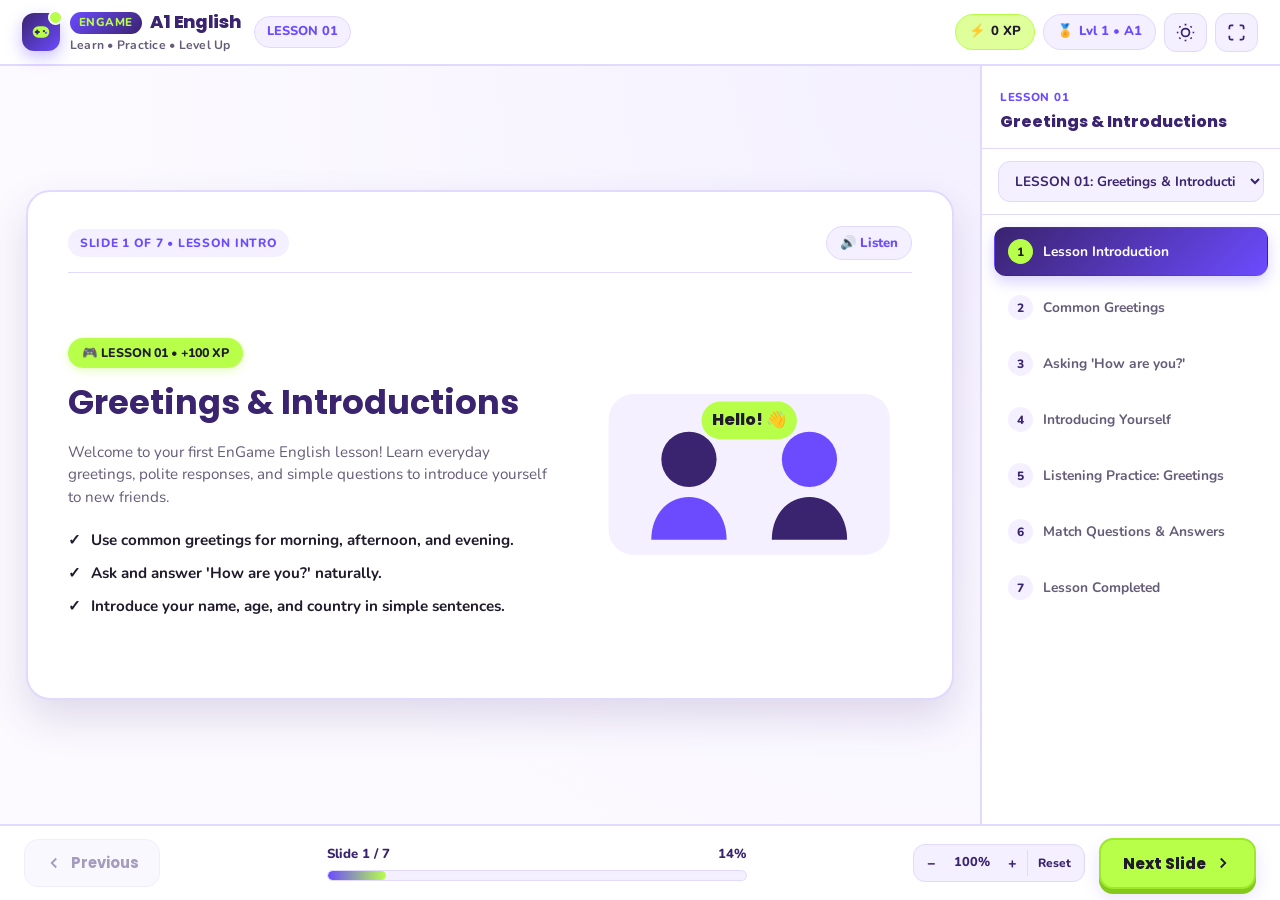
==== pages/learning.html @ 99ea323c "Initial commit" ====
<!DOCTYPE html>
<html lang="en">
<head>
  <meta charset="UTF-8" />
  <meta name="viewport" content="width=device-width, initial-scale=1.0" />
  <title>EnGame Lesson Player | A1 English</title>
  <link rel="preconnect" href="https://fonts.googleapis.com" />
  <link rel="preconnect" href="https://fonts.gstatic.com" crossorigin />
  <link href="https://fonts.googleapis.com/css2?family=Nunito:wght@600;700;800;900&family=Poppins:wght@500;600;700;800&display=swap" rel="stylesheet" />
  <link rel="stylesheet" href="../assets/css/style.css" />
  <link rel="stylesheet" href="../assets/css/player.css" />
</head>
<body class="player-body">
  <div class="player-app" id="playerApp">
    <!-- Top Header: EnGame Logo & Branding, XP Points, Level Indicator, Dark Mode & Fullscreen -->
    <header class="player-header">
      <div class="player-header-left">
        <a href="../index.html" class="brand-link" title="Back to EnGame Lessons">
          <div class="brand-logo engame-logo small" aria-hidden="true">
            <svg width="20" height="20" viewBox="0 0 24 24" fill="none">
              <rect x="2" y="5" width="20" height="14" rx="7" fill="#B8FF4A"/>
              <path d="M7.5 10v4M5.5 12h4" stroke="#3A236F" stroke-width="2.2" stroke-linecap="round"/>
              <circle cx="15.5" cy="11" r="1.3" fill="#3A236F"/>
              <circle cx="18" cy="13" r="1.3" fill="#6C4BFF"/>
            </svg>
          </div>
          <div>
            <div class="brand-row">
              <span class="engame-tag">EnGame</span>
              <h1 class="brand-title">A1 English</h1>
            </div>
            <p class="brand-subtitle">Learn • Practice • Level Up</p>
          </div>
        </a>
        <div class="lesson-badge-header" id="headerLessonBadge">Lesson 01</div>
      </div>

      <div class="player-header-right">
        <div class="gamify-hud player-hud">
          <div class="hud-pill xp-pill" id="playerXpPill" title="Total XP Earned">
            <span class="hud-icon">⚡</span>
            <span id="playerXpText">0 XP</span>
          </div>
          <div class="hud-pill level-pill" id="playerLevelPill" title="Learner Level">
            <span class="hud-icon">🏅</span>
            <span id="playerLevelText">Lvl 1 • A1</span>
          </div>
        </div>

        <button class="icon-btn mobile-sidebar-btn" id="toggleSidebarBtn" aria-label="Toggle Slides List" title="Lesson Slides">
          <svg width="19" height="19" viewBox="0 0 24 24" fill="none" stroke="currentColor" stroke-width="2.2">
            <line x1="8" y1="6" x2="21" y2="6"></line>
            <line x1="8" y1="12" x2="21" y2="12"></line>
            <line x1="8" y1="18" x2="21" y2="18"></line>
            <line x1="3" y1="6" x2="3.01" y2="6"></line>
            <line x1="3" y1="12" x2="3.01" y2="12"></line>
            <line x1="3" y1="18" x2="3.01" y2="18"></line>
          </svg>
          <span class="btn-label-sm">Slides</span>
        </button>

        <button class="icon-btn" id="themeToggle" aria-label="Toggle Dark Mode" title="Toggle Dark Mode">
          <svg width="19" height="19" viewBox="0 0 24 24" fill="none" stroke="currentColor" stroke-width="2.2">
            <circle cx="12" cy="12" r="5"></circle>
            <path d="M12 1v2M12 21v2M4.22 4.22l1.42 1.42M18.36 18.36l1.42 1.42M1 12h2M21 12h2M4.22 19.78l1.42-1.42M18.36 5.64l1.42-1.42"></path>
          </svg>
        </button>

        <button class="icon-btn" id="fullscreenBtn" aria-label="Toggle Fullscreen" title="Toggle Fullscreen">
          <svg width="19" height="19" viewBox="0 0 24 24" fill="none" stroke="currentColor" stroke-width="2.2">
            <path d="M8 3H5a2 2 0 0 0-2 2v3m18 0V5a2 2 0 0 0-2-2h-3m0 18h3a2 2 0 0 0 2-2v-3M3 16v3a2 2 0 0 0 2 2h3"></path>
          </svg>
        </button>
      </div>
    </header>

    <!-- Workspace: Main Slide Stage + Right Sidebar -->
    <div class="player-workspace">
      <main class="slide-stage" id="slideStage">
        <div class="slide-viewport" id="slideViewport">
          <div class="slide-canvas" id="slideCanvas">
            <!-- Dynamic Slide Content Rendered Here -->
          </div>
        </div>
        <!-- XP / Achievement Toast Notification -->
        <div class="xp-toast hidden" id="xpToast">+10 XP Earned! ⚡</div>
      </main>

      <aside class="slides-sidebar" id="slidesSidebar" aria-label="Lesson Slides">
        <div class="sidebar-header">
          <div>
            <span class="sidebar-kicker" id="sidebarLessonCode">LESSON 01</span>
            <h2 class="sidebar-title" id="sidebarLessonTitle">Greetings &amp; Introductions</h2>
          </div>
          <button class="icon-btn close-sidebar-mobile" id="closeSidebarBtn" aria-label="Close Slides List">
            <svg width="18" height="18" viewBox="0 0 24 24" fill="none" stroke="currentColor" stroke-width="2.4">
              <line x1="18" y1="6" x2="6" y2="18"></line>
              <line x1="6" y1="6" x2="18" y2="18"></line>
            </svg>
          </button>
        </div>

        <div class="sidebar-lesson-switcher">
          <label for="lessonSelect" class="sr-only">Switch Lesson</label>
          <select id="lessonSelect" class="lesson-select"></select>
        </div>

        <ul class="slides-list" id="slidesList">
          <!-- Slide items populated dynamically -->
        </ul>
      </aside>
    </div>

    <!-- Bottom Controls: Previous, Next Slide, Progress Bar, Slide Counter, Zoom Controls -->
    <footer class="player-controls">
      <div class="controls-left">
        <button class="nav-btn btn-secondary" id="prevSlideBtn" disabled>
          <svg width="18" height="18" viewBox="0 0 24 24" fill="none" stroke="currentColor" stroke-width="2.4">
            <polyline points="15 18 9 12 15 6"></polyline>
          </svg>
          <span>Previous</span>
        </button>
      </div>

      <div class="controls-center">
        <div class="progress-meta">
          <span id="slideCounterText">Slide 1 / 7</span>
          <span id="progressPercentText">14%</span>
        </div>
        <div class="progress-track" role="progressbar" aria-valuemin="0" aria-valuemax="100" id="progressTrack">
          <div class="progress-fill" id="progressFill" style="width: 14%"></div>
        </div>
      </div>

      <div class="controls-right">
        <div class="zoom-controls" aria-label="Zoom Controls">
          <button class="zoom-btn" id="zoomOutBtn" title="Zoom Out" aria-label="Zoom Out">−</button>
          <span class="zoom-label" id="zoomLevelText">100%</span>
          <button class="zoom-btn" id="zoomInBtn" title="Zoom In" aria-label="Zoom In">+</button>
          <button class="zoom-btn zoom-reset" id="zoomResetBtn" title="Reset Zoom" aria-label="Reset Zoom">Reset</button>
        </div>

        <button class="nav-btn btn-primary" id="nextSlideBtn">
          <span id="nextSlideBtnText">Next Slide</span>
          <svg width="18" height="18" viewBox="0 0 24 24" fill="none" stroke="currentColor" stroke-width="2.4">
            <polyline points="9 18 15 12 9 6"></polyline>
          </svg>
        </button>
      </div>
    </footer>
  </div>

  <!-- Mistake Review Modal -->
  <div class="modal-backdrop hidden" id="reviewModal">
    <div class="modal-card">
      <div class="modal-header">
        <h3>Review Your Mistakes</h3>
        <button class="icon-btn" id="closeReviewModal" aria-label="Close">✕</button>
      </div>
      <div class="modal-body" id="reviewModalBody"></div>
    </div>
  </div>

  <script src="../assets/js/lessons.js"></script>
  <script src="../assets/js/slides.js"></script>
  <script src="../assets/js/activities.js"></script>
  <script src="../assets/js/player.js"></script>
</body>
</html>
---- assets/css/style.css ----
:root {
  --primary-purple: #6C4BFF;
  --primary-purple-hover: #5835F2;
  --deep-purple: #3A236F;
  --lavender-bg: #F4F0FF;
  --lavender-hover: #E8E0FF;
  --lime-green: #B8FF4A;
  --lime-green-hover: #A6F52E;
  --soft-green: #DFFF9A;
  --main-bg: #FCFAFF;
  --bg-surface: #FFFFFF;
  --text-main: #201A2B;
  --text-muted: #655C78;
  --border-color: #E2D9FF;
  --red-accent: #FF4D6D;
  --red-soft: #FFE4EA;
  --green-success: #16A34A;
  --green-soft: #DCFCE7;

  --shadow-sm: 0 3px 10px rgba(58, 35, 111, 0.06);
  --shadow-md: 0 10px 26px rgba(58, 35, 111, 0.10);
  --shadow-lg: 0 18px 40px rgba(58, 35, 111, 0.15);
  --radius-sm: 12px;
  --radius-md: 18px;
  --radius-lg: 24px;
  --transition: 0.22s cubic-bezier(0.25, 0.8, 0.25, 1);
}

[data-theme="dark"] {
  --primary-purple: #8468FF;
  --primary-purple-hover: #977FFF;
  --deep-purple: #F5F2FF;
  --lavender-bg: #1F1836;
  --lavender-hover: #2A2047;
  --lime-green: #B8FF4A;
  --lime-green-hover: #C8FF70;
  --soft-green: rgba(184, 255, 74, 0.18);
  --main-bg: #120D21;
  --bg-surface: #19132E;
  --text-main: #F6F3FF;
  --text-muted: #B2A8CC;
  --border-color: #312654;
  --red-accent: #FF6B86;
  --red-soft: rgba(255, 77, 109, 0.2);
  --green-success: #4ADE80;
  --green-soft: rgba(74, 222, 128, 0.18);

  --shadow-sm: 0 4px 12px rgba(0, 0, 0, 0.32);
  --shadow-md: 0 10px 28px rgba(0, 0, 0, 0.45);
  --shadow-lg: 0 18px 42px rgba(0, 0, 0, 0.55);
}

* {
  box-sizing: border-box;
  margin: 0;
  padding: 0;
}

body {
  font-family: 'Nunito', 'Poppins', -apple-system, BlinkMacSystemFont, sans-serif;
  background-color: var(--main-bg);
  color: var(--text-main);
  line-height: 1.5;
  transition: background-color var(--transition), color var(--transition);
}

h1, h2, h3, h4, .brand-title, .btn-primary, .btn-secondary {
  font-family: 'Poppins', 'Nunito', sans-serif;
}

a {
  text-decoration: none;
  color: inherit;
}

button {
  font-family: inherit;
  cursor: pointer;
  border: none;
  background: none;
  color: inherit;
}

.sr-only {
  position: absolute;
  width: 1px;
  height: 1px;
  overflow: hidden;
  clip: rect(0, 0, 0, 0);
}

/* Top Bar */
.app-shell {
  min-height: 100vh;
  display: flex;
  flex-direction: column;
}

.top-bar {
  background: var(--bg-surface);
  border-bottom: 2px solid var(--border-color);
  padding: 14px 32px;
  display: flex;
  align-items: center;
  justify-content: space-between;
  box-shadow: var(--shadow-sm);
}

.brand {
  display: flex;
  align-items: center;
  gap: 14px;
}

.brand-logo.engame-logo {
  width: 46px;
  height: 46px;
  border-radius: 15px;
  background: linear-gradient(135deg, #3A236F 0%, #6C4BFF 100%);
  display: flex;
  align-items: center;
  justify-content: center;
  position: relative;
  box-shadow: 0 6px 16px rgba(108, 75, 255, 0.35);
}

.brand-logo.engame-logo::after {
  content: '';
  position: absolute;
  top: -3px;
  right: -3px;
  width: 11px;
  height: 11px;
  border-radius: 50%;
  background: var(--lime-green);
  border: 2px solid var(--bg-surface);
}

.brand-logo.small {
  width: 38px;
  height: 38px;
  border-radius: 12px;
}

.brand-row {
  display: flex;
  align-items: center;
  gap: 8px;
}

.engame-tag {
  background: linear-gradient(135deg, #6C4BFF, #3A236F);
  color: #B8FF4A;
  font-size: 0.72rem;
  font-weight: 800;
  padding: 2px 9px;
  border-radius: 999px;
  letter-spacing: 0.04em;
  text-transform: uppercase;
}

.brand-title {
  font-size: 1.12rem;
  font-weight: 800;
  color: var(--deep-purple);
  letter-spacing: -0.02em;
}

.brand-subtitle {
  font-size: 0.76rem;
  font-weight: 700;
  color: var(--text-muted);
  letter-spacing: 0.02em;
}

.top-actions {
  display: flex;
  align-items: center;
  gap: 10px;
}

/* Gamification HUD Pills */
.gamify-hud {
  display: flex;
  align-items: center;
  gap: 8px;
}

.hud-pill {
  display: inline-flex;
  align-items: center;
  gap: 6px;
  padding: 7px 13px;
  border-radius: 999px;
  font-size: 0.82rem;
  font-weight: 800;
  border: 1.5px solid var(--border-color);
  transition: transform var(--transition);
}

.xp-pill {
  background: var(--soft-green);
  color: #201A2B;
  border-color: #B8FF4A;
}

[data-theme="dark"] .xp-pill {
  color: #B8FF4A;
}

.level-pill {
  background: var(--lavender-bg);
  color: var(--primary-purple);
}

.icon-btn {
  display: inline-flex;
  align-items: center;
  justify-content: center;
  gap: 6px;
  padding: 9px 11px;
  border-radius: var(--radius-sm);
  background: var(--lavender-bg);
  color: var(--deep-purple);
  border: 1.5px solid var(--border-color);
  transition: all var(--transition);
}

.icon-btn:hover {
  background: var(--lavender-hover);
  transform: translateY(-2px);
}

.badge-lime {
  display: inline-flex;
  align-items: center;
  gap: 6px;
  padding: 6px 14px;
  border-radius: 999px;
  font-size: 0.78rem;
  font-weight: 800;
  background: var(--lime-green);
  color: #201A2B;
  box-shadow: 0 3px 10px rgba(184, 255, 74, 0.35);
}

.badge-accent {
  display: inline-flex;
  align-items: center;
  gap: 6px;
  padding: 5px 13px;
  border-radius: 999px;
  font-size: 0.76rem;
  font-weight: 800;
  background: var(--lavender-bg);
  color: var(--primary-purple);
  border: 1px solid var(--border-color);
}

/* EnGame Lime Green Action Button */
.btn-primary {
  display: inline-flex;
  align-items: center;
  justify-content: center;
  gap: 8px;
  padding: 12px 22px;
  border-radius: 14px;
  background: var(--lime-green);
  color: #201A2B;
  font-weight: 800;
  font-size: 0.94rem;
  border: 2px solid #9EE82C;
  box-shadow: 0 5px 0 #84C91C, 0 8px 18px rgba(108, 75, 255, 0.16);
  transition: all 0.16s ease;
}

.btn-primary:hover {
  background: var(--lime-green-hover);
  transform: translateY(-2px);
  box-shadow: 0 7px 0 #84C91C, 0 12px 22px rgba(108, 75, 255, 0.22);
}

.btn-primary:active {
  transform: translateY(2px);
  box-shadow: 0 2px 0 #84C91C;
}

.btn-secondary {
  display: inline-flex;
  align-items: center;
  justify-content: center;
  gap: 8px;
  padding: 12px 20px;
  border-radius: 14px;
  background: var(--lavender-bg);
  color: var(--deep-purple);
  border: 1.5px solid var(--border-color);
  font-weight: 700;
  font-size: 0.93rem;
  transition: all var(--transition);
}

.btn-secondary:hover:not(:disabled) {
  background: var(--lavender-hover);
  transform: translateY(-1px);
}

.btn-secondary:disabled {
  opacity: 0.45;
  cursor: not-allowed;
}

@media (max-width: 720px) {
  .top-bar {
    padding: 12px 16px;
  }
  .overall-pill {
    display: none;
  }
  .brand-title {
    font-size: 0.98rem;
  }
}
---- assets/css/player.css ----
.player-body {
  overflow: hidden;
  height: 100vh;
}

.player-app {
  display: flex;
  flex-direction: column;
  height: 100vh;
  background: var(--main-bg);
}

/* Header */
.player-header {
  height: 66px;
  background: var(--bg-surface);
  border-bottom: 2px solid var(--border-color);
  padding: 0 22px;
  display: flex;
  align-items: center;
  justify-content: space-between;
  flex-shrink: 0;
  z-index: 20;
}

.player-header-left {
  display: flex;
  align-items: center;
  gap: 14px;
}

.brand-link {
  display: flex;
  align-items: center;
  gap: 10px;
}

.lesson-badge-header {
  background: var(--lavender-bg);
  color: var(--primary-purple);
  font-weight: 800;
  font-size: 0.8rem;
  padding: 5px 12px;
  border-radius: 999px;
  border: 1.5px solid var(--border-color);
}

.player-header-right {
  display: flex;
  align-items: center;
  gap: 8px;
}

.mobile-sidebar-btn {
  display: none;
}

.btn-label-sm {
  font-size: 0.82rem;
  font-weight: 800;
}

/* Workspace */
.player-workspace {
  flex: 1;
  display: flex;
  overflow: hidden;
  position: relative;
}

.slide-stage {
  flex: 1;
  overflow: auto;
  padding: 26px;
  display: flex;
  align-items: center;
  justify-content: center;
  background: radial-gradient(circle at top right, var(--lavender-bg) 0%, var(--main-bg) 70%);
  position: relative;
}

.slide-viewport {
  width: 100%;
  max-width: 960px;
  transition: transform 0.2s ease;
  transform-origin: center top;
}

.slide-canvas {
  background: var(--bg-surface);
  border: 2px solid var(--border-color);
  border-radius: var(--radius-lg);
  box-shadow: var(--shadow-lg);
  padding: 34px 40px;
  min-height: 510px;
  display: flex;
  flex-direction: column;
  justify-content: space-between;
  animation: slideEnter 0.25s ease;
}

@keyframes slideEnter {
  from {
    opacity: 0;
    transform: translateY(8px) scale(0.99);
  }
  to {
    opacity: 1;
    transform: translateY(0) scale(1);
  }
}

/* XP Toast Notification */
.xp-toast {
  position: fixed;
  top: 82px;
  left: 50%;
  transform: translateX(-50%);
  background: linear-gradient(135deg, #3A236F 0%, #6C4BFF 100%);
  color: #B8FF4A;
  font-family: 'Poppins', sans-serif;
  font-weight: 800;
  font-size: 0.92rem;
  padding: 10px 22px;
  border-radius: 999px;
  border: 2px solid #B8FF4A;
  box-shadow: 0 10px 24px rgba(58, 35, 111, 0.35);
  z-index: 60;
  animation: popIn 0.25s ease;
}

.xp-toast.hidden {
  display: none;
}

@keyframes popIn {
  from { opacity: 0; transform: translate(-50%, -10px) scale(0.92); }
  to { opacity: 1; transform: translate(-50%, 0) scale(1); }
}

/* Right Sidebar */
.slides-sidebar {
  width: 300px;
  background: var(--bg-surface);
  border-left: 2px solid var(--border-color);
  display: flex;
  flex-direction: column;
  flex-shrink: 0;
  z-index: 15;
}

.sidebar-header {
  padding: 18px 18px 14px;
  border-bottom: 1.5px solid var(--border-color);
  display: flex;
  align-items: flex-start;
  justify-content: space-between;
  gap: 8px;
}

.sidebar-kicker {
  font-size: 0.72rem;
  font-weight: 800;
  letter-spacing: 0.06em;
  color: var(--primary-purple);
  text-transform: uppercase;
}

.sidebar-title {
  font-size: 1rem;
  font-weight: 800;
  color: var(--deep-purple);
  margin-top: 2px;
}

.close-sidebar-mobile {
  display: none;
}

.sidebar-lesson-switcher {
  padding: 12px 16px;
  border-bottom: 1.5px solid var(--border-color);
}

.lesson-select {
  width: 100%;
  padding: 9px 12px;
  border-radius: var(--radius-sm);
  border: 1.5px solid var(--border-color);
  background: var(--lavender-bg);
  color: var(--deep-purple);
  font-family: inherit;
  font-size: 0.85rem;
  font-weight: 700;
  cursor: pointer;
}

.slides-list {
  list-style: none;
  overflow-y: auto;
  padding: 12px;
  display: flex;
  flex-direction: column;
  gap: 7px;
  flex: 1;
}

.slide-nav-item {
  width: 100%;
  text-align: left;
  padding: 11px 13px;
  border-radius: var(--radius-sm);
  display: flex;
  align-items: center;
  gap: 10px;
  font-size: 0.86rem;
  font-weight: 700;
  color: var(--text-muted);
  border: 1.5px solid transparent;
  transition: all var(--transition);
}

.slide-nav-item:hover {
  background: var(--lavender-bg);
  color: var(--deep-purple);
}

.slide-nav-item.active {
  background: linear-gradient(135deg, #3A236F 0%, #6C4BFF 100%);
  color: #FFFFFF;
  box-shadow: 0 6px 14px rgba(108, 75, 255, 0.25);
}

.slide-num-dot {
  width: 25px;
  height: 25px;
  border-radius: 50%;
  background: var(--lavender-bg);
  color: var(--deep-purple);
  font-size: 0.75rem;
  font-weight: 800;
  display: inline-flex;
  align-items: center;
  justify-content: center;
  flex-shrink: 0;
}

.slide-nav-item.active .slide-num-dot {
  background: #B8FF4A;
  color: #201A2B;
}

.slide-nav-item.visited:not(.active) .slide-num-dot {
  background: var(--soft-green);
  color: #201A2B;
}

.slide-nav-title {
  overflow: hidden;
  text-overflow: ellipsis;
  white-space: nowrap;
}

/* Bottom Controls */
.player-controls {
  height: 76px;
  background: var(--bg-surface);
  border-top: 2px solid var(--border-color);
  padding: 0 24px;
  display: flex;
  align-items: center;
  justify-content: space-between;
  gap: 20px;
  flex-shrink: 0;
  z-index: 20;
}

.controls-center {
  flex: 1;
  max-width: 420px;
}

.progress-meta {
  display: flex;
  justify-content: space-between;
  font-size: 0.82rem;
  font-weight: 800;
  color: var(--deep-purple);
  margin-bottom: 6px;
}

.progress-track {
  width: 100%;
  height: 11px;
  background: var(--lavender-bg);
  border-radius: 999px;
  overflow: hidden;
  border: 1px solid var(--border-color);
}

.progress-fill {
  height: 100%;
  background: linear-gradient(90deg, #6C4BFF 0%, #B8FF4A 100%);
  border-radius: 999px;
  transition: width 0.28s ease;
}

.controls-right {
  display: flex;
  align-items: center;
  gap: 14px;
}

.zoom-controls {
  display: inline-flex;
  align-items: center;
  background: var(--lavender-bg);
  border: 1.5px solid var(--border-color);
  border-radius: var(--radius-sm);
  padding: 3px;
}

.zoom-btn {
  padding: 5px 10px;
  font-weight: 800;
  font-size: 0.9rem;
  color: var(--deep-purple);
  border-radius: 8px;
}

.zoom-btn:hover {
  background: var(--bg-surface);
}

.zoom-btn.zoom-reset {
  font-size: 0.75rem;
  border-left: 1px solid var(--border-color);
  border-radius: 0 8px 8px 0;
}

.zoom-label {
  font-size: 0.8rem;
  font-weight: 800;
  padding: 0 8px;
  min-width: 48px;
  text-align: center;
  color: var(--deep-purple);
}

/* Slide Typography & Components */
.slide-header-bar {
  display: flex;
  align-items: center;
  justify-content: space-between;
  gap: 12px;
  margin-bottom: 18px;
  padding-bottom: 12px;
  border-bottom: 1.5px solid var(--border-color);
}

.slide-tag {
  font-size: 0.75rem;
  font-weight: 800;
  text-transform: uppercase;
  letter-spacing: 0.06em;
  padding: 5px 12px;
  border-radius: 999px;
  background: var(--lavender-bg);
  color: var(--primary-purple);
}

.slide-title {
  font-size: 1.65rem;
  font-weight: 800;
  color: var(--deep-purple);
  margin-bottom: 6px;
}

.slide-subtitle {
  font-size: 0.95rem;
  color: var(--text-muted);
  margin-bottom: 20px;
}

/* Audio Button */
.audio-btn {
  display: inline-flex;
  align-items: center;
  gap: 6px;
  padding: 7px 13px;
  border-radius: 999px;
  background: var(--lavender-bg);
  color: var(--primary-purple);
  border: 1.5px solid var(--border-color);
  font-size: 0.82rem;
  font-weight: 800;
  transition: all var(--transition);
}

.audio-btn:hover {
  background: var(--primary-purple);
  color: #FFFFFF;
}

.audio-btn.playing {
  background: #B8FF4A;
  color: #201A2B;
  border-color: #9EE82C;
}

/* Slide 1 Intro Cover inside Player */
.cover-slide-layout {
  display: grid;
  grid-template-columns: 1.2fr 0.8fr;
  gap: 28px;
  align-items: center;
  margin: auto;
}

.cover-slide-layout h2 {
  font-size: 2.1rem;
  color: var(--deep-purple);
  margin: 10px 0 12px;
}

.cover-objectives {
  list-style: none;
  display: flex;
  flex-direction: column;
  gap: 10px;
  margin-top: 16px;
}

.cover-objectives li {
  display: flex;
  align-items: center;
  gap: 10px;
  font-weight: 700;
  font-size: 0.95rem;
}

/* Vocabulary Grid */
.vocab-grid {
  display: grid;
  grid-template-columns: repeat(auto-fill, minmax(175px, 1fr));
  gap: 14px;
}

.vocab-card {
  background: var(--lavender-bg);
  border: 1.5px solid var(--border-color);
  border-radius: var(--radius-md);
  padding: 15px;
  text-align: center;
  display: flex;
  flex-direction: column;
  align-items: center;
  gap: 7px;
  transition: transform var(--transition), border-color var(--transition);
}

.vocab-card:hover {
  transform: translateY(-3px);
  border-color: var(--primary-purple);
}

.vocab-emoji {
  font-size: 2.2rem;
}

.vocab-word {
  font-size: 1.05rem;
  font-weight: 800;
  color: var(--deep-purple);
}

.vocab-example {
  font-size: 0.82rem;
  color: var(--text-muted);
}

/* Dialogue Cards */
.dialogue-list {
  display: flex;
  flex-direction: column;
  gap: 14px;
}

.dialogue-row {
  display: flex;
  align-items: flex-start;
  gap: 12px;
}

.dialogue-row.right {
  flex-direction: row-reverse;
}

.speaker-avatar {
  width: 42px;
  height: 42px;
  border-radius: 50%;
  background: linear-gradient(135deg, #3A236F, #6C4BFF);
  color: #B8FF4A;
  font-weight: 800;
  display: flex;
  align-items: center;
  justify-content: center;
  flex-shrink: 0;
}

.dialogue-row.right .speaker-avatar {
  background: #B8FF4A;
  color: #201A2B;
}

.speech-bubble {
  background: var(--lavender-bg);
  border: 1.5px solid var(--border-color);
  border-radius: 18px;
  padding: 12px 16px;
  max-width: 78%;
}

.dialogue-row.right .speech-bubble {
  background: var(--soft-green);
  border-color: #B8FF4A;
  color: #201A2B;
}

[data-theme="dark"] .dialogue-row.right .speech-bubble {
  color: var(--text-main);
}

.speech-speaker {
  font-size: 0.75rem;
  font-weight: 800;
  color: var(--primary-purple);
  margin-bottom: 2px;
}

.speech-text {
  font-size: 0.98rem;
  font-weight: 700;
}

/* Grammar Table & Cards */
.grammar-table {
  width: 100%;
  border-collapse: collapse;
  margin-bottom: 16px;
  border-radius: var(--radius-md);
  overflow: hidden;
  border: 1.5px solid var(--border-color);
}

.grammar-table th {
  background: linear-gradient(135deg, #3A236F, #6C4BFF);
  color: #FFFFFF;
  padding: 11px 14px;
  text-align: left;
  font-size: 0.88rem;
}

.grammar-table td {
  padding: 10px 14px;
  border-bottom: 1px solid var(--border-color);
  font-size: 0.92rem;
}

.grammar-table tr:nth-child(even) td {
  background: var(--lavender-bg);
}

/* Interactive Activities */
.activity-box {
  display: flex;
  flex-direction: column;
  gap: 16px;
}

.quiz-question-card {
  background: var(--lavender-bg);
  border: 1.5px solid var(--border-color);
  border-radius: var(--radius-md);
  padding: 16px;
}

.quiz-prompt {
  font-weight: 800;
  font-size: 0.98rem;
  margin-bottom: 12px;
  display: flex;
  align-items: center;
  justify-content: space-between;
  gap: 10px;
}

.options-row {
  display: flex;
  flex-wrap: wrap;
  gap: 10px;
}

.option-btn {
  padding: 9px 16px;
  border-radius: 12px;
  background: var(--bg-surface);
  border: 1.5px solid var(--border-color);
  font-weight: 700;
  font-size: 0.9rem;
  transition: all var(--transition);
}

.option-btn:hover:not(:disabled) {
  border-color: var(--primary-purple);
  background: var(--lavender-hover);
}

.option-btn.selected {
  background: var(--primary-purple);
  color: #FFFFFF;
  border-color: var(--primary-purple);
}

.option-btn.correct {
  background: var(--green-success);
  color: #FFFFFF;
  border-color: var(--green-success);
}

.option-btn.wrong {
  background: var(--red-accent);
  color: #FFFFFF;
  border-color: var(--red-accent);
}

/* Matching Activity */
.matching-grid {
  display: grid;
  grid-template-columns: 1fr 1fr;
  gap: 18px;
}

.match-col {
  display: flex;
  flex-direction: column;
  gap: 10px;
}

.match-item {
  padding: 12px 15px;
  border-radius: var(--radius-sm);
  background: var(--lavender-bg);
  border: 2px solid var(--border-color);
  font-weight: 800;
  text-align: left;
  display: flex;
  align-items: center;
  justify-content: space-between;
  transition: all var(--transition);
}

.match-item.selected {
  border-color: var(--primary-purple);
  background: var(--lavender-hover);
}

.match-item.matched {
  border-color: var(--green-success);
  background: var(--green-soft);
  color: var(--green-success);
  cursor: default;
}

.match-item.shake {
  border-color: var(--red-accent);
  background: var(--red-soft);
}

/* Fill in the blank & Sentence Builder */
.blank-row {
  display: flex;
  align-items: center;
  flex-wrap: wrap;
  gap: 8px;
  padding: 12px 14px;
  background: var(--lavender-bg);
  border-radius: var(--radius-sm);
  font-size: 0.96rem;
  font-weight: 700;
}

.blank-select, .blank-input {
  padding: 6px 12px;
  border-radius: 10px;
  border: 2px solid var(--border-color);
  background: var(--bg-surface);
  color: var(--text-main);
  font-family: inherit;
  font-weight: 800;
  font-size: 0.92rem;
}

.blank-select.correct, .blank-input.correct {
  border-color: var(--green-success);
  background: var(--green-soft);
}

.blank-select.wrong, .blank-input.wrong {
  border-color: var(--red-accent);
  background: var(--red-soft);
}

.word-bank {
  display: flex;
  flex-wrap: wrap;
  gap: 8px;
  margin-top: 8px;
}

.word-chip {
  padding: 7px 14px;
  border-radius: 999px;
  background: var(--bg-surface);
  border: 1.5px solid var(--primary-purple);
  color: var(--primary-purple);
  font-weight: 800;
  font-size: 0.88rem;
}

.word-chip:disabled {
  opacity: 0.35;
  cursor: not-allowed;
}

.sentence-dropzone {
  min-height: 44px;
  padding: 8px 12px;
  border-radius: 12px;
  background: var(--bg-surface);
  border: 2px dashed var(--border-color);
  display: flex;
  flex-wrap: wrap;
  gap: 8px;
  align-items: center;
}

.activity-footer {
  display: flex;
  align-items: center;
  justify-content: space-between;
  gap: 12px;
  margin-top: 14px;
  flex-wrap: wrap;
}

.feedback-banner {
  padding: 10px 15px;
  border-radius: var(--radius-sm);
  font-weight: 800;
  font-size: 0.9rem;
}

.feedback-banner.success {
  background: var(--soft-green);
  color: #201A2B;
}

.feedback-banner.error {
  background: var(--red-soft);
  color: var(--red-accent);
}

/* Completion Slide */
.completion-card {
  text-align: center;
  padding: 18px 12px;
  display: flex;
  flex-direction: column;
  align-items: center;
  gap: 16px;
}

.trophy-circle {
  width: 82px;
  height: 82px;
  border-radius: 50%;
  background: linear-gradient(135deg, #3A236F 0%, #6C4BFF 100%);
  color: #B8FF4A;
  font-size: 2.3rem;
  display: flex;
  align-items: center;
  justify-content: center;
  box-shadow: 0 10px 24px rgba(108, 75, 255, 0.35);
}

.score-summary-pill {
  background: var(--soft-green);
  border: 2px solid #B8FF4A;
  color: #201A2B;
  padding: 11px 22px;
  border-radius: 999px;
  font-weight: 800;
  font-size: 0.96rem;
}

.completion-actions {
  display: flex;
  flex-wrap: wrap;
  justify-content: center;
  gap: 12px;
  margin-top: 8px;
}

/* Modal */
.modal-backdrop {
  position: fixed;
  inset: 0;
  background: rgba(32, 26, 43, 0.6);
  display: flex;
  align-items: center;
  justify-content: center;
  padding: 20px;
  z-index: 50;
}

.modal-backdrop.hidden {
  display: none;
}

.modal-card {
  background: var(--bg-surface);
  border: 2px solid var(--border-color);
  border-radius: var(--radius-lg);
  width: 100%;
  max-width: 560px;
  max-height: 80vh;
  display: flex;
  flex-direction: column;
  box-shadow: var(--shadow-lg);
}

.modal-header {
  padding: 18px 22px;
  border-bottom: 1.5px solid var(--border-color);
  display: flex;
  align-items: center;
  justify-content: space-between;
}

.modal-body {
  padding: 20px 22px;
  overflow-y: auto;
  display: flex;
  flex-direction: column;
  gap: 12px;
}

.mistake-item {
  padding: 12px 15px;
  border-radius: var(--radius-sm);
  background: var(--lavender-bg);
  border-left: 4px solid var(--red-accent);
}

/* Responsive */
@media (max-width: 960px) {
  .mobile-sidebar-btn {
    display: inline-flex;
  }
  .close-sidebar-mobile {
    display: inline-flex;
  }
  .slides-sidebar {
    position: fixed;
    top: 66px;
    right: 0;
    bottom: 76px;
    transform: translateX(100%);
    transition: transform 0.25s ease;
    box-shadow: var(--shadow-lg);
  }
  .slides-sidebar.open {
    transform: translateX(0);
  }
  .cover-slide-layout {
    grid-template-columns: 1fr;
  }
  .zoom-controls {
    display: none;
  }
}

@media (max-width: 640px) {
  .slide-stage {
    padding: 14px;
  }
  .slide-canvas {
    padding: 20px 18px;
  }
  .player-controls {
    padding: 0 12px;
    gap: 10px;
  }
  .matching-grid {
    grid-template-columns: 1fr;
  }
  .player-hud {
    display: none;
  }
}
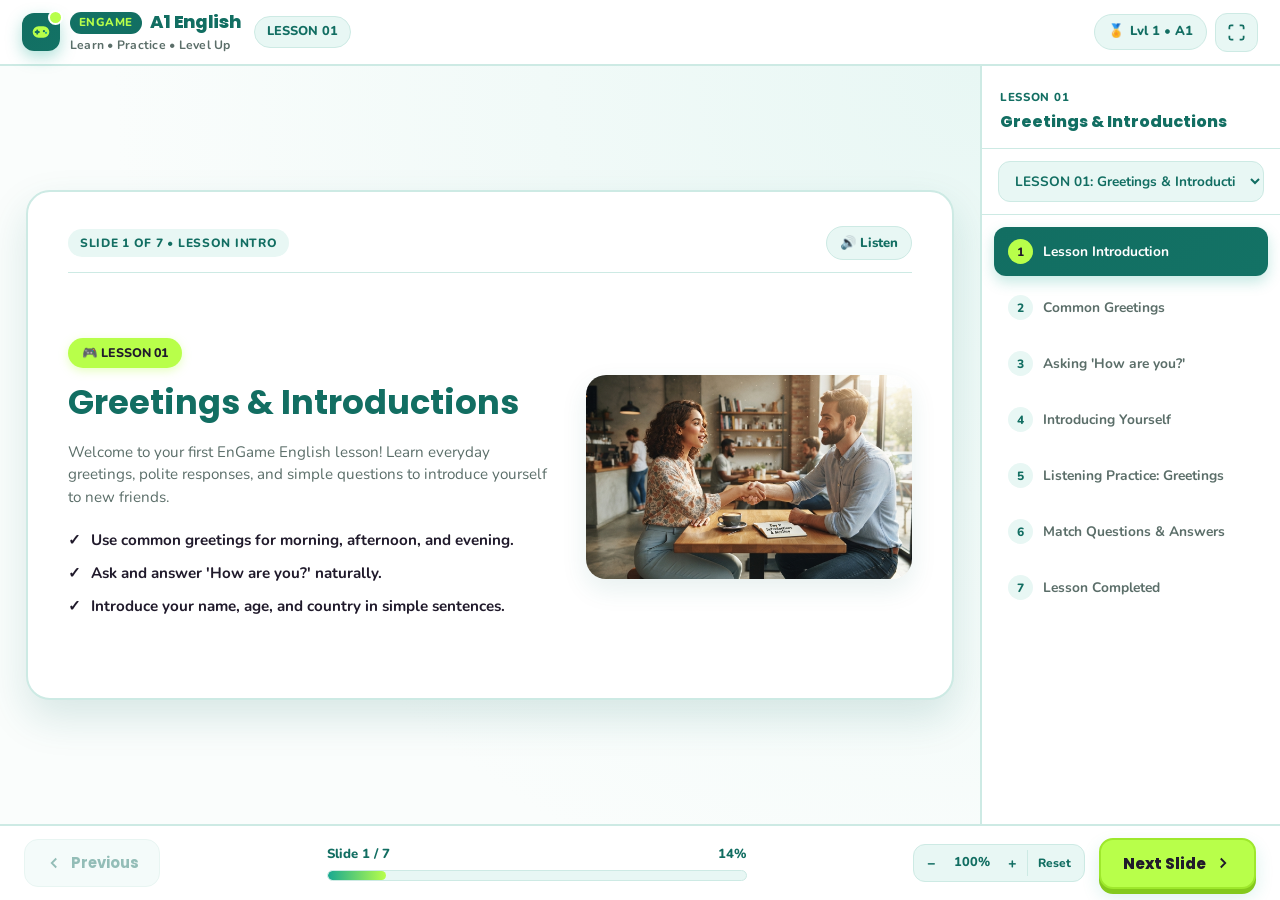
==== commit ee78fa11: "add11" ====
--- a/pages/learning.html
+++ b/pages/learning.html
@@ -19,9 +19,9 @@
           <div class="brand-logo engame-logo small" aria-hidden="true">
             <svg width="20" height="20" viewBox="0 0 24 24" fill="none">
               <rect x="2" y="5" width="20" height="14" rx="7" fill="#B8FF4A"/>
-              <path d="M7.5 10v4M5.5 12h4" stroke="#3A236F" stroke-width="2.2" stroke-linecap="round"/>
-              <circle cx="15.5" cy="11" r="1.3" fill="#3A236F"/>
-              <circle cx="18" cy="13" r="1.3" fill="#6C4BFF"/>
+              <path d="M7.5 10v4M5.5 12h4" stroke="#126E62" stroke-width="2.2" stroke-linecap="round"/>
+              <circle cx="15.5" cy="11" r="1.3" fill="#126E62"/>
+              <circle cx="18" cy="13" r="1.3" fill="#19A991"/>
             </svg>
           </div>
           <div>
--- a/assets/css/style.css
+++ b/assets/css/style.css
@@ -1,25 +1,25 @@
 :root {
-  --primary-purple: #6C4BFF;
-  --primary-purple-hover: #5835F2;
-  --deep-purple: #3A236F;
-  --lavender-bg: #F4F0FF;
-  --lavender-hover: #E8E0FF;
+  --primary-purple: #19A991;
+  --primary-purple-hover: #128C78;
+  --deep-purple: #126E62;
+  --lavender-bg: #E8F7F4;
+  --lavender-hover: #D6F1EC;
   --lime-green: #B8FF4A;
   --lime-green-hover: #A6F52E;
   --soft-green: #DFFF9A;
-  --main-bg: #FCFAFF;
+  --main-bg: #FAFDFC;
   --bg-surface: #FFFFFF;
   --text-main: #201A2B;
-  --text-muted: #655C78;
-  --border-color: #E2D9FF;
+  --text-muted: #5B6E69;
+  --border-color: #CDEAE4;
   --red-accent: #FF4D6D;
   --red-soft: #FFE4EA;
   --green-success: #16A34A;
   --green-soft: #DCFCE7;
 
-  --shadow-sm: 0 3px 10px rgba(58, 35, 111, 0.06);
-  --shadow-md: 0 10px 26px rgba(58, 35, 111, 0.10);
-  --shadow-lg: 0 18px 40px rgba(58, 35, 111, 0.15);
+  --shadow-sm: 0 3px 10px rgba(18, 110, 98, 0.06);
+  --shadow-md: 0 10px 26px rgba(18, 110, 98, 0.10);
+  --shadow-lg: 0 18px 40px rgba(18, 110, 98, 0.15);
   --radius-sm: 12px;
   --radius-md: 18px;
   --radius-lg: 24px;
@@ -27,19 +27,19 @@
 }
 
 [data-theme="dark"] {
-  --primary-purple: #8468FF;
-  --primary-purple-hover: #977FFF;
-  --deep-purple: #F5F2FF;
-  --lavender-bg: #1F1836;
-  --lavender-hover: #2A2047;
+  --primary-purple: #49BFAE;
+  --primary-purple-hover: #68D0C0;
+  --deep-purple: #E8F6F3;
+  --lavender-bg: #18342F;
+  --lavender-hover: #244841;
   --lime-green: #B8FF4A;
   --lime-green-hover: #C8FF70;
   --soft-green: rgba(184, 255, 74, 0.18);
-  --main-bg: #120D21;
-  --bg-surface: #19132E;
-  --text-main: #F6F3FF;
-  --text-muted: #B2A8CC;
-  --border-color: #312654;
+  --main-bg: #0D1917;
+  --bg-surface: #14221F;
+  --text-main: #F4FAF8;
+  --text-muted: #A6C8C0;
+  --border-color: #31534C;
   --red-accent: #FF6B86;
   --red-soft: rgba(255, 77, 109, 0.2);
   --green-success: #4ADE80;
@@ -54,6 +54,18 @@
   box-sizing: border-box;
   margin: 0;
   padding: 0;
+}
+
+html,
+body {
+  min-width: 0;
+  width: 100%;
+}
+
+img,
+svg,
+video {
+  max-width: 100%;
 }
 
 body {
@@ -103,6 +115,7 @@
   display: flex;
   align-items: center;
   justify-content: space-between;
+  gap: 16px;
   box-shadow: var(--shadow-sm);
 }
 
@@ -110,18 +123,19 @@
   display: flex;
   align-items: center;
   gap: 14px;
+  min-width: 0;
 }
 
 .brand-logo.engame-logo {
   width: 46px;
   height: 46px;
   border-radius: 15px;
-  background: linear-gradient(135deg, #3A236F 0%, #6C4BFF 100%);
+  background: linear-gradient(135deg, #126E62 0%, #137265 100%);
   display: flex;
   align-items: center;
   justify-content: center;
   position: relative;
-  box-shadow: 0 6px 16px rgba(108, 75, 255, 0.35);
+  box-shadow: 0 6px 16px rgba(25, 169, 145, 0.35);
 }
 
 .brand-logo.engame-logo::after {
@@ -149,7 +163,7 @@
 }
 
 .engame-tag {
-  background: linear-gradient(135deg, #6C4BFF, #3A236F);
+  background: linear-gradient(135deg, #137265, #126E62);
   color: #B8FF4A;
   font-size: 0.72rem;
   font-weight: 800;
@@ -164,6 +178,7 @@
   font-weight: 800;
   color: var(--deep-purple);
   letter-spacing: -0.02em;
+  overflow-wrap: anywhere;
 }
 
 .brand-subtitle {
@@ -177,6 +192,7 @@
   display: flex;
   align-items: center;
   gap: 10px;
+  min-width: 0;
 }
 
 /* Gamification HUD Pills */
@@ -210,7 +226,7 @@
 
 .level-pill {
   background: var(--lavender-bg);
-  color: var(--primary-purple);
+  color: var(--deep-purple);
 }
 
 .icon-btn {
@@ -253,7 +269,7 @@
   font-size: 0.76rem;
   font-weight: 800;
   background: var(--lavender-bg);
-  color: var(--primary-purple);
+  color: var(--deep-purple);
   border: 1px solid var(--border-color);
 }
 
@@ -270,14 +286,14 @@
   font-weight: 800;
   font-size: 0.94rem;
   border: 2px solid #9EE82C;
-  box-shadow: 0 5px 0 #84C91C, 0 8px 18px rgba(108, 75, 255, 0.16);
+  box-shadow: 0 5px 0 #84C91C, 0 8px 18px rgba(25, 169, 145, 0.16);
   transition: all 0.16s ease;
 }
 
 .btn-primary:hover {
   background: var(--lime-green-hover);
   transform: translateY(-2px);
-  box-shadow: 0 7px 0 #84C91C, 0 12px 22px rgba(108, 75, 255, 0.22);
+  box-shadow: 0 7px 0 #84C91C, 0 12px 22px rgba(25, 169, 145, 0.22);
 }
 
 .btn-primary:active {
@@ -313,11 +329,74 @@
 @media (max-width: 720px) {
   .top-bar {
     padding: 12px 16px;
-  }
-  .overall-pill {
+    flex-wrap: wrap;
+    gap: 10px 14px;
+  }
+  .brand {
+    flex: 1 1 100%;
+  }
+  .top-actions .overall-pill {
     display: none;
   }
   .brand-title {
     font-size: 0.98rem;
   }
-}
+  .top-actions {
+    width: 100%;
+    justify-content: space-between;
+    gap: 8px;
+  }
+  .gamify-hud {
+    min-width: 0;
+    gap: 6px;
+  }
+  .hud-pill {
+    gap: 4px;
+    padding: 5px 8px;
+    font-size: 0.74rem;
+  }
+  .top-actions .icon-btn {
+    padding: 7px 8px;
+  }
+}
+
+@media (max-width: 380px) {
+  .top-bar {
+    padding: 10px 12px;
+  }
+  .brand {
+    gap: 10px;
+  }
+  .brand-row {
+    flex-wrap: wrap;
+    gap: 4px 6px;
+  }
+  .brand-logo.engame-logo {
+    width: 42px;
+    height: 42px;
+    flex: 0 0 42px;
+  }
+  .brand-title {
+    font-size: 0.9rem;
+  }
+  .brand-subtitle {
+    font-size: 0.68rem;
+  }
+  .hud-pill {
+    padding: 5px 6px;
+    font-size: 0.7rem;
+  }
+  .top-actions .icon-btn {
+    padding: 6px;
+  }
+}
+/* Hide all XP pills and XP counters across the whole project */
+.xp-pill,
+.lime-chip,
+.xp-reward-pill,
+.visual-pill.lime {
+  display: none !important;
+}
+#themeToggle {
+  display: none !important;
+}
--- a/assets/css/player.css
+++ b/assets/css/player.css
@@ -37,7 +37,7 @@
 
 .lesson-badge-header {
   background: var(--lavender-bg);
-  color: var(--primary-purple);
+  color: var(--deep-purple);
   font-weight: 800;
   font-size: 0.8rem;
   padding: 5px 12px;
@@ -116,7 +116,7 @@
   top: 82px;
   left: 50%;
   transform: translateX(-50%);
-  background: linear-gradient(135deg, #3A236F 0%, #6C4BFF 100%);
+  background: linear-gradient(135deg, #126E62 0%, #137265 100%);
   color: #B8FF4A;
   font-family: 'Poppins', sans-serif;
   font-weight: 800;
@@ -124,7 +124,7 @@
   padding: 10px 22px;
   border-radius: 999px;
   border: 2px solid #B8FF4A;
-  box-shadow: 0 10px 24px rgba(58, 35, 111, 0.35);
+  box-shadow: 0 10px 24px rgba(18, 110, 98, 0.35);
   z-index: 60;
   animation: popIn 0.25s ease;
 }
@@ -162,7 +162,7 @@
   font-size: 0.72rem;
   font-weight: 800;
   letter-spacing: 0.06em;
-  color: var(--primary-purple);
+  color: var(--deep-purple);
   text-transform: uppercase;
 }
 
@@ -226,9 +226,9 @@
 }
 
 .slide-nav-item.active {
-  background: linear-gradient(135deg, #3A236F 0%, #6C4BFF 100%);
+  background: linear-gradient(135deg, #126E62 0%, #137265 100%);
   color: #FFFFFF;
-  box-shadow: 0 6px 14px rgba(108, 75, 255, 0.25);
+  box-shadow: 0 6px 14px rgba(25, 169, 145, 0.25);
 }
 
 .slide-num-dot {
@@ -300,7 +300,7 @@
 
 .progress-fill {
   height: 100%;
-  background: linear-gradient(90deg, #6C4BFF 0%, #B8FF4A 100%);
+  background: linear-gradient(90deg, #19A991 0%, #B8FF4A 100%);
   border-radius: 999px;
   transition: width 0.28s ease;
 }
@@ -366,7 +366,7 @@
   padding: 5px 12px;
   border-radius: 999px;
   background: var(--lavender-bg);
-  color: var(--primary-purple);
+  color: var(--deep-purple);
 }
 
 .slide-title {
@@ -390,7 +390,7 @@
   padding: 7px 13px;
   border-radius: 999px;
   background: var(--lavender-bg);
-  color: var(--primary-purple);
+  color: var(--deep-purple);
   border: 1.5px solid var(--border-color);
   font-size: 0.82rem;
   font-weight: 800;
@@ -399,7 +399,7 @@
 
 .audio-btn:hover {
   background: var(--primary-purple);
-  color: #FFFFFF;
+  color: #201A2B;
 }
 
 .audio-btn.playing {
@@ -500,7 +500,7 @@
   width: 42px;
   height: 42px;
   border-radius: 50%;
-  background: linear-gradient(135deg, #3A236F, #6C4BFF);
+  background: linear-gradient(135deg, #126E62, #137265);
   color: #B8FF4A;
   font-weight: 800;
   display: flex;
@@ -535,7 +535,7 @@
 .speech-speaker {
   font-size: 0.75rem;
   font-weight: 800;
-  color: var(--primary-purple);
+  color: var(--deep-purple);
   margin-bottom: 2px;
 }
 
@@ -555,7 +555,7 @@
 }
 
 .grammar-table th {
-  background: linear-gradient(135deg, #3A236F, #6C4BFF);
+  background: linear-gradient(135deg, #126E62, #137265);
   color: #FFFFFF;
   padding: 11px 14px;
   text-align: left;
@@ -619,7 +619,7 @@
 
 .option-btn.selected {
   background: var(--primary-purple);
-  color: #FFFFFF;
+  color: #201A2B;
   border-color: var(--primary-purple);
 }
 
@@ -724,7 +724,7 @@
   border-radius: 999px;
   background: var(--bg-surface);
   border: 1.5px solid var(--primary-purple);
-  color: var(--primary-purple);
+  color: var(--deep-purple);
   font-weight: 800;
   font-size: 0.88rem;
 }
@@ -786,13 +786,13 @@
   width: 82px;
   height: 82px;
   border-radius: 50%;
-  background: linear-gradient(135deg, #3A236F 0%, #6C4BFF 100%);
+  background: linear-gradient(135deg, #126E62 0%, #137265 100%);
   color: #B8FF4A;
   font-size: 2.3rem;
   display: flex;
   align-items: center;
   justify-content: center;
-  box-shadow: 0 10px 24px rgba(108, 75, 255, 0.35);
+  box-shadow: 0 10px 24px rgba(25, 169, 145, 0.35);
 }
 
 .score-summary-pill {
@@ -910,3 +910,319 @@
     display: none;
   }
 }
+
+@media (max-width: 960px) {
+  .player-controls {
+    gap: 12px;
+    padding-right: 14px;
+    padding-left: 14px;
+  }
+
+  .controls-center {
+    min-width: 0;
+    max-width: none;
+  }
+
+  .player-controls .nav-btn {
+    padding-right: 14px;
+    padding-left: 14px;
+  }
+
+  .slides-sidebar {
+    width: min(300px, 85vw);
+  }
+}
+
+@media (max-width: 640px) {
+  .player-body {
+    height: auto;
+    min-height: 100vh;
+    min-height: 100svh;
+    overflow-x: hidden;
+    overflow-y: auto;
+  }
+
+  .player-app {
+    height: auto;
+    min-height: 100vh;
+    min-height: 100svh;
+  }
+
+  .player-header {
+    height: auto;
+    min-height: 0;
+    padding: 9px 12px;
+    flex-wrap: wrap;
+    gap: 8px;
+  }
+
+  .player-header-left,
+  .player-header-right {
+    width: 100%;
+    min-width: 0;
+  }
+
+  .player-header-left {
+    justify-content: space-between;
+    gap: 8px;
+  }
+
+  .brand-link,
+  .brand-link > div:last-child {
+    min-width: 0;
+  }
+
+  .player-header-right {
+    justify-content: space-between;
+    gap: 8px;
+  }
+
+  .player-header-right .icon-btn {
+    min-width: 42px;
+    min-height: 42px;
+  }
+
+  .player-workspace {
+    min-height: 0;
+    overflow: visible;
+  }
+
+  .slide-stage {
+    min-width: 0;
+    min-height: 0;
+    padding: 12px 12px calc(138px + env(safe-area-inset-bottom, 0px));
+    overflow: visible;
+    align-items: flex-start;
+  }
+
+  .slide-viewport {
+    min-width: 0;
+    max-width: 100%;
+  }
+
+  .slide-canvas {
+    width: 100%;
+    min-width: 0;
+    min-height: 0;
+    padding: 20px 16px;
+  }
+
+  .slide-header-bar {
+    flex-wrap: wrap;
+    align-items: flex-start;
+  }
+
+  .slide-title {
+    font-size: clamp(1.25rem, 6vw, 1.65rem);
+    overflow-wrap: anywhere;
+  }
+
+  .slide-subtitle,
+  .speech-text,
+  .feedback-banner {
+    overflow-wrap: anywhere;
+  }
+
+  .cover-slide-layout {
+    gap: 16px;
+  }
+
+  .cover-slide-layout h2 {
+    font-size: clamp(1.55rem, 7vw, 2rem);
+    overflow-wrap: anywhere;
+  }
+
+  .vocab-grid {
+    grid-template-columns: repeat(auto-fill, minmax(min(100%, 175px), 1fr));
+  }
+
+  .grammar-table {
+    display: block;
+    width: 100%;
+    overflow: visible;
+    border: 0;
+  }
+
+  .grammar-table thead {
+    display: none;
+  }
+
+  .grammar-table tbody {
+    display: grid;
+    gap: 10px;
+  }
+
+  .grammar-table tbody tr {
+    display: block;
+    min-width: 0;
+    overflow: hidden;
+    border: 1.5px solid var(--border-color);
+    border-radius: var(--radius-md);
+    background: var(--bg-surface);
+  }
+
+  .grammar-table tbody td {
+    display: grid;
+    grid-template-columns: minmax(78px, 0.7fr) minmax(0, 1.3fr);
+    gap: 8px;
+    padding: 9px 10px;
+    border-bottom: 1px solid var(--border-color);
+    overflow-wrap: anywhere;
+  }
+
+  .grammar-table tbody td:last-child {
+    border-bottom: 0;
+  }
+
+  .grammar-table tbody td::before {
+    content: attr(data-label);
+    color: var(--text-muted);
+    font-size: 0.78rem;
+    font-weight: 800;
+  }
+
+  .dialogue-row,
+  .speech-bubble,
+  .speech-bubble > div {
+    min-width: 0;
+  }
+
+  .speech-bubble {
+    overflow-wrap: anywhere;
+  }
+
+  .player-controls {
+    position: sticky;
+    bottom: 0;
+    z-index: 20;
+    display: grid;
+    grid-template-columns: repeat(2, minmax(0, 1fr));
+    grid-template-rows: auto auto;
+    height: auto;
+    min-height: 0;
+    gap: 8px 12px;
+    padding: 10px 12px calc(10px + env(safe-area-inset-bottom, 0px));
+  }
+
+  .controls-center {
+    grid-column: 1 / -1;
+    grid-row: 1;
+    width: 100%;
+    max-width: none;
+  }
+
+  .controls-left {
+    grid-column: 1;
+    grid-row: 2;
+    min-width: 0;
+  }
+
+  .controls-right {
+    grid-column: 2;
+    grid-row: 2;
+    min-width: 0;
+    justify-content: flex-end;
+  }
+
+  .controls-left .nav-btn,
+  .controls-right .nav-btn {
+    width: 100%;
+    min-width: 0;
+    min-height: 44px;
+    padding: 9px 10px;
+    gap: 5px;
+    font-size: 0.82rem;
+  }
+
+  .slides-sidebar {
+    top: 0;
+    right: 0;
+    bottom: 0;
+    z-index: 30;
+    width: min(340px, 100vw);
+    max-width: 100%;
+    padding-top: 108px;
+  }
+
+  .slides-sidebar.open {
+    transform: translateX(0);
+  }
+
+  .modal-backdrop {
+    padding: 12px;
+  }
+
+  .modal-card {
+    max-height: calc(100vh - 24px);
+    max-height: calc(100svh - 24px);
+  }
+
+  .modal-header,
+  .modal-body {
+    padding-right: 16px;
+    padding-left: 16px;
+  }
+
+  .score-summary-pill {
+    max-width: 100%;
+    border-radius: 16px;
+    overflow-wrap: anywhere;
+  }
+
+  .completion-card h2 {
+    max-width: 100%;
+    font-size: clamp(1.35rem, 6vw, 1.95rem) !important;
+    overflow-wrap: anywhere;
+  }
+}
+
+@media (max-width: 380px) {
+  .player-header {
+    padding-right: 9px;
+    padding-left: 9px;
+  }
+
+  .player-header .brand-title {
+    font-size: 0.9rem;
+  }
+
+  .player-header .brand-subtitle {
+    font-size: 0.68rem;
+  }
+
+  .lesson-badge-header {
+    padding: 4px 8px;
+    font-size: 0.7rem;
+  }
+
+  .slide-stage {
+    padding: 9px 9px calc(138px + env(safe-area-inset-bottom, 0px));
+  }
+
+  .slide-canvas {
+    padding: 17px 12px;
+  }
+
+  .grammar-table tbody td {
+    grid-template-columns: minmax(64px, 0.65fr) minmax(0, 1.35fr);
+    gap: 6px;
+    padding: 8px;
+    font-size: 0.82rem;
+  }
+
+  .grammar-table tbody td::before {
+    font-size: 0.72rem;
+  }
+
+  .player-controls {
+    gap: 7px 8px;
+    padding-right: 9px;
+    padding-left: 9px;
+  }
+}
+.slide-intro-photo-wrap .lesson-cover-photo {
+  width: 100%;
+  height: 100%;
+  object-fit: cover;
+  display: block;
+}
